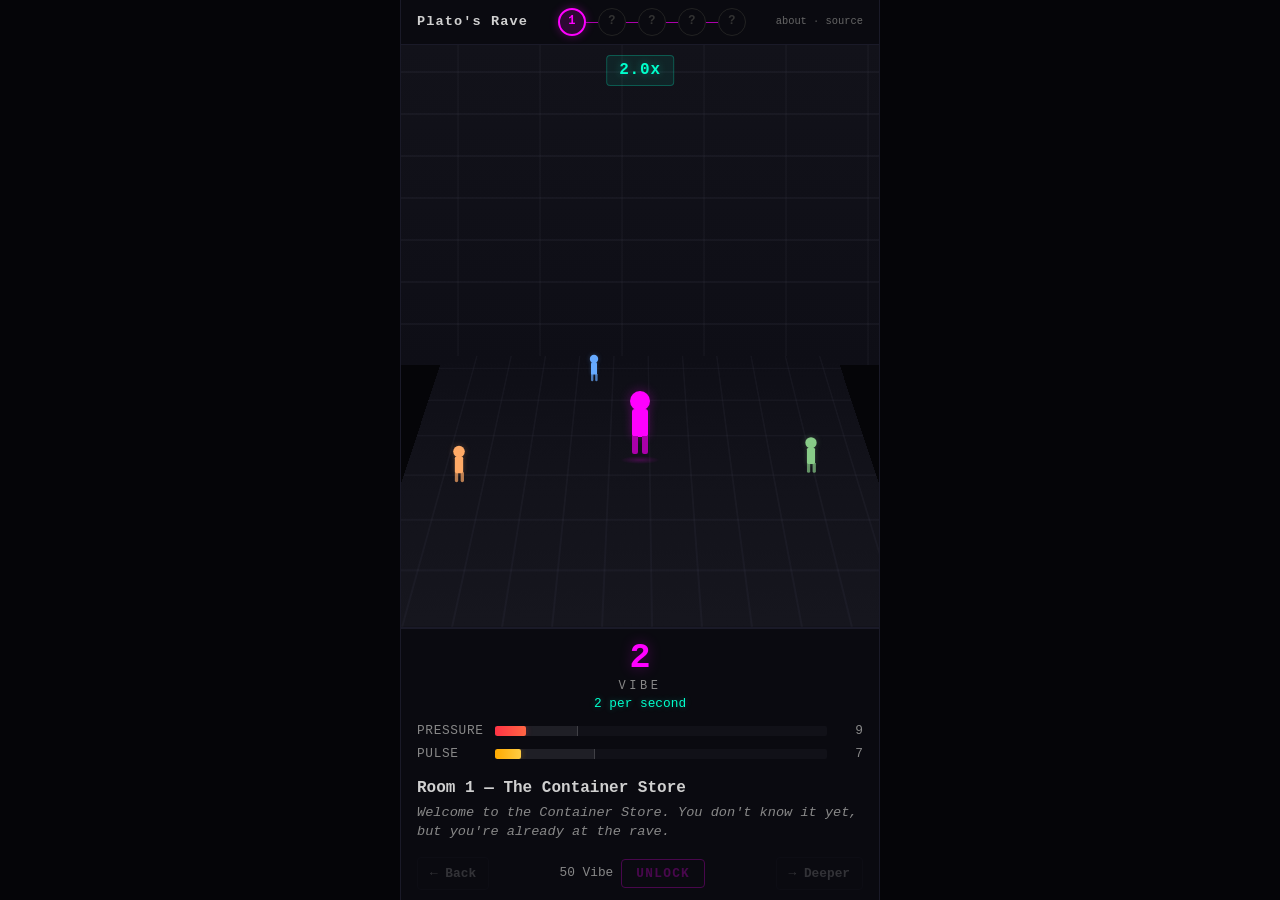
==== docs/index.html @ 52e85450 "Add v0.1.0 proof of concept: playable dungeon-crawler idle game First playable build of Plato's Rave" ====
<!DOCTYPE html>
<html lang="en">
<head>
  <meta charset="UTF-8">
  <meta name="viewport" content="width=device-width, initial-scale=1.0, user-scalable=no">
  <title>Plato's Rave</title>
  <link rel="stylesheet" href="style.css">
</head>
<body>
  <div id="game">

    <!-- Title bar: title, room map, credits -->
    <div id="title-bar">
      <span id="game-title">Plato's Rave</span>
      <div id="room-map">
        <div class="map-node unlocked current" data-room="1">1</div>
        <div class="map-edge"></div>
        <div class="map-node locked" data-room="2">2</div>
        <div class="map-edge"></div>
        <div class="map-node locked" data-room="3">?</div>
        <div class="map-edge"></div>
        <div class="map-node locked" data-room="4">?</div>
        <div class="map-edge"></div>
        <div class="map-node locked" data-room="5">?</div>
      </div>
      <div id="credits">
        <a href="about.html">about</a> &middot;
        <a href="https://github.com/aebrer/platos-rave" target="_blank" rel="noopener">source</a>
      </div>
    </div>

    <!-- The Room — isometric space, tap to dance -->
    <main id="room-view" role="button" aria-label="Tap to dance">
      <div id="room-space">
        <div id="back-wall"></div>
        <div id="floor-plane"></div>
        <div id="room-props"></div>

        <!-- Dancer -->
        <div id="dancer">
          <div id="dancer-head"></div>
          <div id="dancer-body"></div>
          <div id="dancer-legs">
            <div class="leg left"></div>
            <div class="leg right"></div>
          </div>
          <div id="dancer-shadow"></div>
        </div>
      </div>

      <!-- Floating vibe pops -->
      <div id="click-feedback"></div>

      <!-- Multiplier badge -->
      <div id="multiplier" class="hidden">
        <span id="multiplier-value"></span>
      </div>
    </main>

    <!-- Stats + Room info panel (bottom) -->
    <div id="bottom-panel">

      <!-- Vibe counter -->
      <div id="vibe-block">
        <div id="vibe-count">0</div>
        <div id="vibe-label">VIBE</div>
        <div id="vibe-rate"><span id="vibe-per-sec">0</span> per second</div>
      </div>

      <!-- Pressure & Pulse bars -->
      <div id="stat-bars">
        <div class="stat-row">
          <span class="stat-name">Pressure</span>
          <div class="stat-track">
            <div class="stat-fill" id="pressure-fill"></div>
            <div class="stat-optimal" id="pressure-optimal"></div>
          </div>
          <span class="stat-value" id="pressure-value">0</span>
        </div>
        <div class="stat-row">
          <span class="stat-name">Pulse</span>
          <div class="stat-track">
            <div class="stat-fill" id="pulse-fill"></div>
            <div class="stat-optimal" id="pulse-optimal"></div>
          </div>
          <span class="stat-value" id="pulse-value">0</span>
        </div>
      </div>

      <!-- Room inventory -->
      <div id="room-inventory"></div>

      <!-- Room description -->
      <div id="room-desc">
        <div id="room-title">Room 1 — The Container Store</div>
        <div id="room-flavor">Welcome to the Container Store. You don't know it yet, but you're already at the rave.</div>
      </div>

      <!-- Navigation -->
      <div id="room-nav">
        <button id="nav-left" class="nav-btn" disabled>&larr; Back</button>
        <div id="nav-center">
          <div id="unlock-prompt" class="hidden">
            <span id="unlock-text"></span>
            <button id="unlock-button" disabled>UNLOCK</button>
          </div>
        </div>
        <button id="nav-right" class="nav-btn">&rarr; Deeper</button>
      </div>

    </div>

    <!-- Item purchase popup -->
    <div id="item-popup" class="overlay hidden">
      <div class="overlay-box item-popup-box">
        <div id="item-popup-emoji" class="popup-big-emoji"></div>
        <div id="item-popup-name" class="popup-item-name"></div>
        <div id="item-popup-desc" class="popup-item-desc"></div>
        <div id="item-popup-effect" class="popup-item-effect"></div>
        <div id="item-popup-owned" class="popup-item-owned"></div>
        <div class="popup-actions">
          <button id="item-popup-buy" class="popup-buy-btn"></button>
          <button id="item-popup-dismiss" class="popup-dismiss-btn">Not now</button>
        </div>
      </div>
    </div>

    <!-- Welcome back overlay -->
    <div id="welcome-back" class="overlay hidden">
      <div class="overlay-box">
        <h2>Welcome back</h2>
        <p id="welcome-message"></p>
        <button id="welcome-dismiss">Keep raving</button>
      </div>
    </div>

  </div>

  <script src="game.js"></script>
</body>
</html>
---- docs/style.css ----
/* === Reset === */
*, *::before, *::after {
  box-sizing: border-box;
  margin: 0;
  padding: 0;
}

:root {
  --bg: #050508;
  --panel-bg: #0a0a10;
  --wall: #0e0e18;
  --floor: #0c0c14;
  --text: #d0d0d0;
  --text-dim: #888;
  --accent: #ff00ff;
  --accent-dim: #aa00aa;
  --accent-glow: rgba(255, 0, 255, 0.3);
  --cyan: #00ffcc;
  --cyan-glow: rgba(0, 255, 204, 0.3);
  --red: #ff3344;
  --yellow: #ffaa00;
  --green: #00ff88;
  --border: #1a1a28;
}

html, body {
  height: 100%;
  background: var(--bg);
  color: var(--text);
  font-family: "Courier New", Courier, monospace;
  font-size: 16px;
  line-height: 1.3;
  -webkit-tap-highlight-color: transparent;
  overflow: hidden;
  touch-action: manipulation;
}

/* === Full viewport game === */
#game {
  width: 100%;
  height: 100vh;
  height: 100dvh;
  display: flex;
  flex-direction: column;
  position: relative;
  overflow: hidden;
}

/* ============================================================
   TITLE BAR + ROOM MAP
   ============================================================ */
#title-bar {
  display: flex;
  align-items: center;
  padding: 8px 16px;
  gap: 12px;
  background: var(--panel-bg);
  border-bottom: 1px solid var(--border);
  flex-shrink: 0;
  z-index: 10;
}

#game-title {
  font-size: 0.85rem;
  font-weight: 700;
  color: var(--text);
  letter-spacing: 0.08em;
  white-space: nowrap;
  flex-shrink: 0;
}

#room-map {
  display: flex;
  align-items: center;
  justify-content: center;
  flex: 1;
  gap: 0;
}

#credits {
  font-size: 0.65rem;
  color: #555;
  white-space: nowrap;
  flex-shrink: 0;
}

#credits a {
  color: #666;
  text-decoration: none;
}

#credits a:active {
  color: var(--cyan);
}

.map-node {
  width: 28px;
  height: 28px;
  border-radius: 50%;
  display: flex;
  align-items: center;
  justify-content: center;
  font-size: 0.75rem;
  font-weight: 700;
  flex-shrink: 0;
  transition: all 0.3s;
}

.map-node.locked {
  border: 1px solid #222;
  color: #333;
  background: transparent;
}

.map-node.unlocked {
  border: 1px solid var(--accent-dim);
  color: var(--accent-dim);
  background: rgba(255, 0, 255, 0.05);
}

.map-node.current {
  border: 2px solid var(--accent);
  color: var(--accent);
  background: rgba(255, 0, 255, 0.15);
  box-shadow: 0 0 10px var(--accent-glow);
}

.map-edge {
  width: 12px;
  height: 1px;
  background: #222;
  flex-shrink: 0;
}

.map-node.unlocked ~ .map-edge,
.map-node.current ~ .map-edge {
  background: var(--accent-dim);
}

/* ============================================================
   THE ROOM — isometric dungeon space
   ============================================================ */
#room-view {
  flex: 1;
  position: relative;
  cursor: pointer;
  overflow: hidden;
  min-height: 0;
}

#room-space {
  width: 100%;
  height: 100%;
  position: relative;
  perspective: 400px;
  overflow: hidden;
}

/* Back wall */
#back-wall {
  position: absolute;
  top: 0;
  left: -5%;
  width: 110%;
  height: 55%;
  z-index: 0;
}

/* Floor plane — perspective-tilted */
#floor-plane {
  position: absolute;
  bottom: 0;
  left: -10%;
  width: 120%;
  height: 55%;
  transform-origin: bottom center;
  transform: rotateX(35deg);
  z-index: 1;
}

/* Room 1: Container Store — shelves, fluorescent, sterile */
#room-space.room-1 #back-wall {
  background:
    /* shelf lines */
    repeating-linear-gradient(
      0deg,
      transparent 0px, transparent 40px,
      rgba(80, 80, 100, 0.12) 40px, rgba(80, 80, 100, 0.12) 42px
    ),
    /* vertical dividers */
    repeating-linear-gradient(
      90deg,
      transparent 0px, transparent 80px,
      rgba(80, 80, 100, 0.08) 80px, rgba(80, 80, 100, 0.08) 82px
    ),
    linear-gradient(180deg, #12121a 0%, #0e0e16 100%);
}

#room-space.room-1 #floor-plane {
  background:
    /* tile grid */
    repeating-linear-gradient(
      90deg,
      transparent 0px, transparent 48px,
      rgba(100, 100, 130, 0.08) 48px, rgba(100, 100, 130, 0.08) 50px
    ),
    repeating-linear-gradient(
      0deg,
      transparent 0px, transparent 48px,
      rgba(100, 100, 130, 0.08) 48px, rgba(100, 100, 130, 0.08) 50px
    ),
    linear-gradient(0deg, #16161e 0%, #0e0e16 100%);
}

/* Room 2: Warehouse — darker, industrial, magenta hints */
#room-space.room-2 #back-wall {
  background:
    /* warehouse beams */
    repeating-linear-gradient(
      90deg,
      transparent 0px, transparent 100px,
      rgba(255, 0, 255, 0.04) 100px, rgba(255, 0, 255, 0.04) 104px
    ),
    /* horizontal supports */
    repeating-linear-gradient(
      0deg,
      transparent 0px, transparent 70px,
      rgba(255, 0, 255, 0.03) 70px, rgba(255, 0, 255, 0.03) 72px
    ),
    linear-gradient(180deg, #0c0814 0%, #080610 100%);
}

#room-space.room-2 #floor-plane {
  background:
    /* concrete texture */
    repeating-linear-gradient(
      45deg,
      transparent 0px, transparent 30px,
      rgba(255, 0, 255, 0.02) 30px, rgba(255, 0, 255, 0.02) 31px
    ),
    linear-gradient(0deg, #141020 0%, #0a0810 100%);
}

/* === Room props (decorative elements per room) === */
#room-props {
  position: absolute;
  inset: 0;
  z-index: 2;
  pointer-events: none;
}

/* ============================================================
   DANCER — bigger, more character
   ============================================================ */
#dancer {
  position: absolute;
  bottom: 28%;
  left: 50%;
  transform: translateX(-50%);
  z-index: 5;
  display: flex;
  flex-direction: column;
  align-items: center;
}

#dancer-head {
  width: 20px;
  height: 20px;
  background: var(--accent);
  border-radius: 50%;
  box-shadow: 0 0 12px var(--accent-glow);
  margin-bottom: -2px;
}

#dancer-body {
  width: 16px;
  height: 28px;
  background: var(--accent);
  border-radius: 3px;
  box-shadow: 0 0 10px var(--accent-glow);
}

#dancer-legs {
  display: flex;
  gap: 4px;
  margin-top: -1px;
}

.leg {
  width: 6px;
  height: 18px;
  background: var(--accent-dim);
  border-radius: 0 0 2px 2px;
}

#dancer-shadow {
  width: 40px;
  height: 8px;
  background: radial-gradient(ellipse, rgba(255, 0, 255, 0.2) 0%, transparent 70%);
  margin-top: 2px;
}

/* Idle bob */
#dancer {
  animation: idle-bob 1.5s ease-in-out infinite;
}

@keyframes idle-bob {
  0%, 100% { transform: translateX(-50%) translateY(0); }
  50% { transform: translateX(-50%) translateY(-4px); }
}

/* Vibing (passive income) */
#dancer.vibing {
  animation: vibe-dance 0.5s ease-in-out infinite;
}

@keyframes vibe-dance {
  0%, 100% { transform: translateX(-50%) translateY(0) rotate(0deg); }
  25% { transform: translateX(-50%) translateY(-6px) rotate(-4deg); }
  75% { transform: translateX(-50%) translateY(-6px) rotate(4deg); }
}

#dancer.vibing .leg.left {
  animation: leg-left 0.5s ease-in-out infinite;
}
#dancer.vibing .leg.right {
  animation: leg-right 0.5s ease-in-out infinite;
}

@keyframes leg-left {
  0%, 100% { transform: rotate(0deg); }
  50% { transform: rotate(-15deg); }
}
@keyframes leg-right {
  0%, 100% { transform: rotate(0deg); }
  50% { transform: rotate(15deg); }
}

/* Tap dance burst */
#dancer.dancing {
  animation: tap-dance 0.25s ease-out;
}

@keyframes tap-dance {
  0% { transform: translateX(-50%) translateY(0) scaleY(1); }
  20% { transform: translateX(-50%) translateY(-20px) scaleY(1.1) rotate(-8deg); }
  50% { transform: translateX(-50%) translateY(-14px) scaleY(0.95) rotate(6deg); }
  100% { transform: translateX(-50%) translateY(0) scaleY(1) rotate(0deg); }
}

/* ============================================================
   NPC RAVE ATTENDEES
   ============================================================ */
.npc-dancer {
  display: flex;
  flex-direction: column;
  align-items: center;
  pointer-events: none;
  --npc-scale: 1;
  transform: translateX(-50%) scale(var(--npc-scale));
}

.npc-head {
  width: 14px;
  height: 14px;
  border-radius: 50%;
  margin-bottom: -1px;
}

.npc-body {
  width: 10px;
  height: 20px;
  border-radius: 2px;
}

.npc-legs {
  display: flex;
  gap: 3px;
  margin-top: -1px;
}

.npc-leg {
  width: 4px;
  height: 12px;
  border-radius: 0 0 2px 2px;
}

@keyframes npc-dance {
  0%, 100% { transform: translateX(-50%) scale(var(--npc-scale)) translateY(0) rotate(0deg); }
  20% { transform: translateX(-50%) scale(var(--npc-scale)) translateY(-5px) rotate(-6deg); }
  50% { transform: translateX(-50%) scale(var(--npc-scale)) translateY(-3px) rotate(4deg); }
  80% { transform: translateX(-50%) scale(var(--npc-scale)) translateY(-5px) rotate(-3deg); }
}

/* ============================================================
   AMBIENT FLAVOR TEXT
   ============================================================ */
.ambient-pop {
  position: absolute;
  pointer-events: none;
  white-space: nowrap;
  z-index: 6;
}

.ambient-sound {
  font-size: 1.1rem;
  font-weight: 700;
  color: rgba(255, 255, 255, 0.35);
  font-style: italic;
  letter-spacing: 0.1em;
  text-transform: uppercase;
  animation: ambient-drift 3s ease-out forwards;
}

.ambient-emoji {
  font-size: 1.6rem;
  animation: ambient-drift 3.5s ease-out forwards;
}

.ambient-quote {
  font-size: 0.8rem;
  color: rgba(200, 200, 220, 0.5);
  font-style: italic;
  max-width: 50vw;
  white-space: normal;
  text-align: center;
  animation: ambient-drift 4s ease-out forwards;
}

@keyframes ambient-drift {
  0% {
    opacity: 0;
    transform: translateY(0) scale(0.8);
  }
  15% {
    opacity: 1;
    transform: translateY(-5px) scale(1);
  }
  70% {
    opacity: 0.7;
    transform: translateY(-25px) scale(1);
  }
  100% {
    opacity: 0;
    transform: translateY(-45px) scale(0.9);
  }
}

/* ============================================================
   CLICK FEEDBACK
   ============================================================ */
#click-feedback {
  position: absolute;
  inset: 0;
  z-index: 8;
  pointer-events: none;
  overflow: hidden;
}

.click-pop {
  position: absolute;
  color: var(--accent);
  font-size: 1.3rem;
  font-weight: 700;
  pointer-events: none;
  animation: pop-up 0.8s ease-out forwards;
  text-shadow: 0 0 10px var(--accent-glow);
}

@keyframes pop-up {
  0% { opacity: 1; transform: translateY(0) scale(1); }
  100% { opacity: 0; transform: translateY(-70px) scale(0.6); }
}

/* ============================================================
   MULTIPLIER BADGE
   ============================================================ */
#multiplier {
  position: absolute;
  top: 10px;
  left: 50%;
  transform: translateX(-50%);
  z-index: 8;
  padding: 4px 12px;
  border-radius: 4px;
  font-size: 1rem;
  font-weight: 700;
  letter-spacing: 0.05em;
}

#multiplier.bonus {
  color: var(--cyan);
  background: rgba(0, 255, 204, 0.08);
  border: 1px solid rgba(0, 255, 204, 0.25);
  text-shadow: 0 0 8px var(--cyan-glow);
}

#multiplier.penalty {
  color: var(--red);
  background: rgba(255, 51, 68, 0.08);
  border: 1px solid rgba(255, 51, 68, 0.25);
}

/* ============================================================
   BOTTOM PANEL — stats, description, navigation
   ============================================================ */
#bottom-panel {
  background: var(--panel-bg);
  border-top: 2px solid var(--border);
  padding: 12px 16px 10px;
  flex-shrink: 0;
  z-index: 10;
  display: flex;
  flex-direction: column;
  gap: 10px;
}

/* Vibe counter */
#vibe-block {
  text-align: center;
}

#vibe-count {
  font-size: 2.2rem;
  font-weight: 700;
  color: var(--accent);
  text-shadow: 0 0 14px var(--accent-glow);
  font-variant-numeric: tabular-nums;
  line-height: 1;
}

#vibe-label {
  font-size: 0.75rem;
  color: var(--text-dim);
  letter-spacing: 0.3em;
  text-transform: uppercase;
  margin-top: 2px;
}

#vibe-rate {
  font-size: 0.8rem;
  color: var(--cyan);
  text-shadow: 0 0 6px var(--cyan-glow);
  margin-top: 2px;
}

/* Stat bars */
#stat-bars {
  display: flex;
  flex-direction: column;
  gap: 6px;
}

.stat-row {
  display: flex;
  align-items: center;
  gap: 8px;
}

.stat-name {
  font-size: 0.8rem;
  color: var(--text-dim);
  width: 70px;
  flex-shrink: 0;
  text-transform: uppercase;
  letter-spacing: 0.05em;
}

.stat-track {
  flex: 1;
  height: 10px;
  background: #111118;
  border-radius: 2px;
  overflow: hidden;
  position: relative;
}

.stat-fill {
  height: 100%;
  width: 0%;
  border-radius: 2px;
  transition: width 0.4s ease;
  position: relative;
  z-index: 1;
}

/* Optimal range indicator */
.stat-optimal {
  position: absolute;
  top: 0;
  height: 100%;
  background: rgba(255, 255, 255, 0.06);
  border-left: 1px solid rgba(255, 255, 255, 0.15);
  border-right: 1px solid rgba(255, 255, 255, 0.15);
  z-index: 0;
  transition: left 0.3s, width 0.3s;
}

#pressure-fill {
  background: linear-gradient(90deg, var(--red), #ff6644);
  box-shadow: 0 0 6px rgba(255, 51, 68, 0.3);
}

#pulse-fill {
  background: linear-gradient(90deg, var(--yellow), #ffcc44);
  box-shadow: 0 0 6px rgba(255, 170, 0, 0.3);
}

.stat-value {
  font-size: 0.8rem;
  color: var(--text-dim);
  width: 28px;
  text-align: right;
  flex-shrink: 0;
  font-variant-numeric: tabular-nums;
}

/* Room description */
#room-desc {
  padding: 6px 0;
}

#room-title {
  font-size: 1rem;
  font-weight: 700;
  color: var(--text);
}

#room-flavor {
  font-size: 0.85rem;
  color: var(--text-dim);
  font-style: italic;
  margin-top: 4px;
  line-height: 1.4;
}

/* Navigation */
#room-nav {
  display: flex;
  align-items: center;
  gap: 8px;
}

.nav-btn {
  padding: 8px 12px;
  border: 1px solid var(--border);
  border-radius: 4px;
  background: transparent;
  color: var(--text);
  font-family: "Courier New", monospace;
  font-size: 0.8rem;
  font-weight: 700;
  cursor: pointer;
  white-space: nowrap;
  flex-shrink: 0;
}

.nav-btn:disabled {
  opacity: 0.2;
  cursor: not-allowed;
}

.nav-btn:not(:disabled):active {
  border-color: var(--accent);
  color: var(--accent);
  box-shadow: 0 0 8px var(--accent-glow);
}

#nav-center {
  flex: 1;
  display: flex;
  justify-content: center;
}

#unlock-prompt {
  display: flex;
  align-items: center;
  gap: 8px;
}

#unlock-text {
  font-size: 0.8rem;
  color: var(--text-dim);
}

#unlock-button {
  padding: 6px 14px;
  border: 1px solid var(--accent);
  border-radius: 4px;
  background: transparent;
  color: var(--accent);
  font-family: "Courier New", monospace;
  font-weight: 700;
  font-size: 0.8rem;
  cursor: pointer;
  letter-spacing: 0.1em;
}

#unlock-button:disabled {
  opacity: 0.25;
  cursor: not-allowed;
}

#unlock-button:not(:disabled):active {
  background: var(--accent);
  color: var(--bg);
  box-shadow: 0 0 12px var(--accent-glow);
}


/* ============================================================
   ROOM ITEMS (spawned purchasables)
   ============================================================ */
.room-item {
  position: absolute;
  display: flex;
  flex-direction: column;
  align-items: center;
  cursor: pointer;
  z-index: 7;
  animation: item-bob 2s ease-in-out infinite, item-appear 0.5s ease-out;
  filter: drop-shadow(0 0 8px rgba(255, 255, 255, 0.3));
}

.room-item-emoji {
  font-size: 2rem;
}

.room-item-price {
  font-size: 0.65rem;
  font-weight: 700;
  color: var(--accent);
  background: rgba(0, 0, 0, 0.7);
  padding: 1px 6px;
  border-radius: 3px;
  margin-top: -2px;
  border: 1px solid var(--accent);
  text-shadow: 0 0 4px var(--accent-glow);
}

@keyframes item-bob {
  0%, 100% { transform: translateX(-50%) translateY(0); }
  50% { transform: translateX(-50%) translateY(-6px); }
}

@keyframes item-appear {
  0% { opacity: 0; transform: translateX(-50%) scale(0.3); }
  100% { opacity: 1; transform: translateX(-50%) scale(1); }
}

/* ============================================================
   ROOM INVENTORY (bottom panel)
   ============================================================ */
#room-inventory {
  display: flex;
  gap: 6px;
  flex-wrap: wrap;
  min-height: 0;
}

#room-inventory:empty {
  display: none;
}

.inv-slot {
  display: flex;
  align-items: center;
  gap: 2px;
  padding: 4px 8px;
  border: 1px solid var(--border);
  border-radius: 4px;
  background: rgba(255, 255, 255, 0.03);
  cursor: pointer;
  font-family: inherit;
  color: var(--text);
}

.inv-slot:active {
  border-color: var(--accent);
  background: rgba(255, 0, 255, 0.08);
}

.inv-emoji {
  font-size: 1.1rem;
}

.inv-count {
  font-size: 0.7rem;
  color: var(--cyan);
  font-weight: 700;
}

/* ============================================================
   ITEM PURCHASE POPUP
   ============================================================ */
.item-popup-box {
  max-width: 300px;
}

.popup-big-emoji {
  font-size: 3rem;
  margin-bottom: 8px;
}

.popup-item-name {
  font-size: 1.1rem;
  font-weight: 700;
  color: var(--text);
  margin-bottom: 6px;
}

.popup-item-desc {
  font-size: 0.85rem;
  color: var(--text-dim);
  font-style: italic;
  margin-bottom: 8px;
  line-height: 1.4;
}

.popup-item-effect {
  font-size: 0.85rem;
  color: var(--cyan);
  margin-bottom: 4px;
}

.popup-item-owned {
  font-size: 0.75rem;
  color: var(--text-dim);
  margin-bottom: 12px;
  min-height: 1em;
}

.popup-actions {
  display: flex;
  gap: 8px;
  justify-content: center;
}

.popup-buy-btn {
  padding: 8px 20px;
  border: 1px solid var(--accent);
  border-radius: 4px;
  background: var(--accent);
  color: var(--bg);
  font-family: "Courier New", monospace;
  font-weight: 700;
  font-size: 0.85rem;
  cursor: pointer;
  letter-spacing: 0.05em;
}

.popup-buy-btn:disabled {
  opacity: 0.3;
  cursor: not-allowed;
}

.popup-dismiss-btn {
  padding: 8px 16px;
  border: 1px solid var(--border);
  border-radius: 4px;
  background: transparent;
  color: var(--text-dim);
  font-family: "Courier New", monospace;
  font-size: 0.85rem;
  cursor: pointer;
}

.popup-dismiss-btn:active {
  border-color: var(--text-dim);
}

/* ============================================================
   OVERLAY
   ============================================================ */
.overlay {
  position: fixed;
  inset: 0;
  background: rgba(0, 0, 0, 0.92);
  display: flex;
  justify-content: center;
  align-items: center;
  z-index: 100;
}

.overlay-box {
  background: #0c0c14;
  border: 1px solid var(--accent);
  border-radius: 6px;
  padding: 28px 24px;
  text-align: center;
  max-width: 340px;
  width: 85%;
  box-shadow: 0 0 40px var(--accent-glow);
}

.overlay-box h2 {
  font-size: 1.2rem;
  margin-bottom: 14px;
  color: var(--accent);
  letter-spacing: 0.15em;
  text-transform: uppercase;
  text-shadow: 0 0 10px var(--accent-glow);
}

.overlay-box p {
  margin-bottom: 18px;
  line-height: 1.5;
  font-size: 0.9rem;
}

.overlay-box button {
  padding: 10px 24px;
  border: 1px solid var(--accent);
  border-radius: 4px;
  background: var(--accent);
  color: var(--bg);
  font-family: "Courier New", monospace;
  font-weight: 700;
  font-size: 0.9rem;
  cursor: pointer;
  letter-spacing: 0.1em;
}

/* ============================================================
   UTILITY
   ============================================================ */
.hidden {
  display: none !important;
}

/* ============================================================
   DESKTOP — let it breathe
   ============================================================ */
@media (min-width: 600px) {
  #game {
    max-width: 480px;
    margin: 0 auto;
    border-left: 1px solid var(--border);
    border-right: 1px solid var(--border);
  }
}
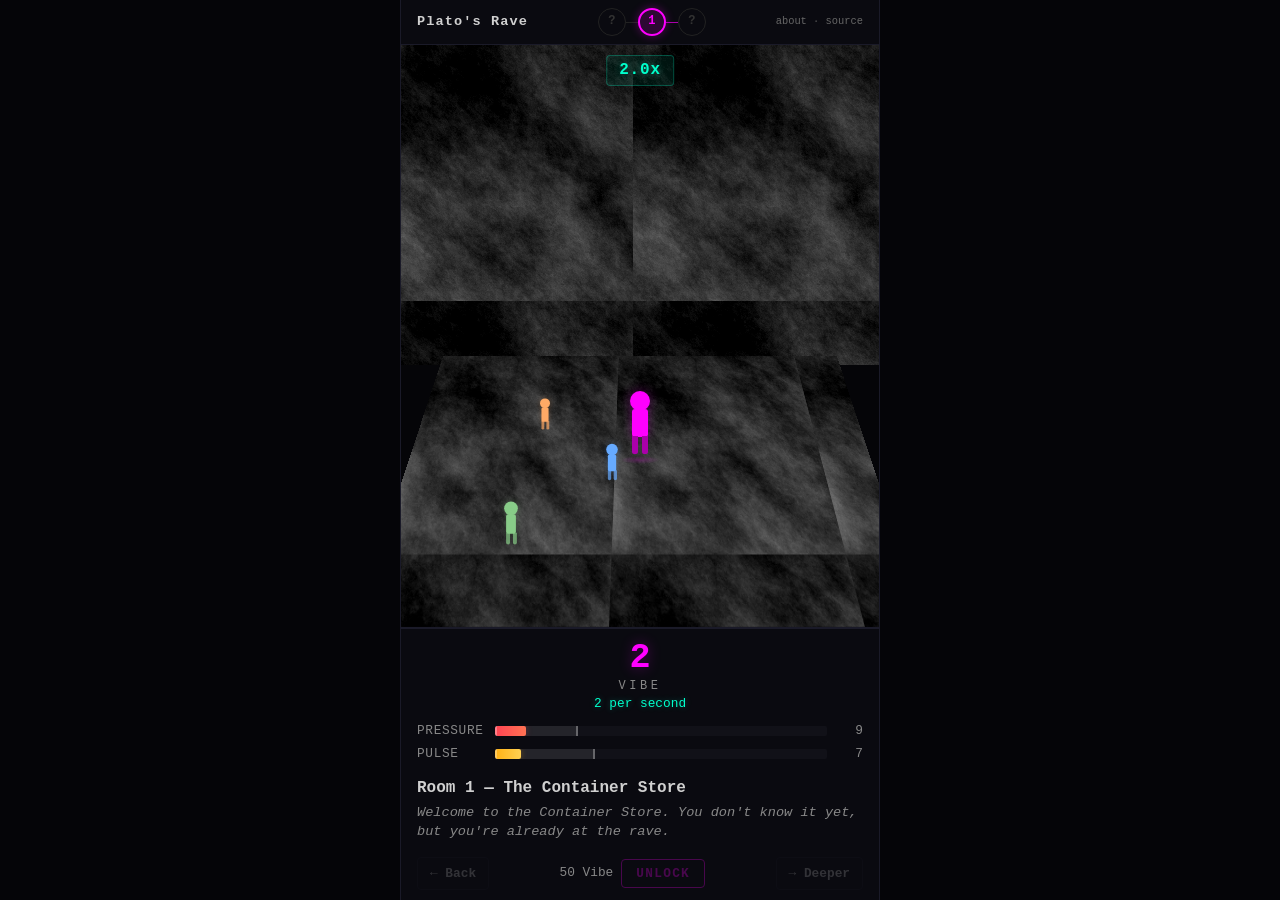
==== commit b4bbcd06: "Polish: room items, 3-node map, comfy range, texture pipeline, CLAUDE.md Major iteration based on pl" ====
--- a/docs/index.html
+++ b/docs/index.html
@@ -13,15 +13,11 @@
     <div id="title-bar">
       <span id="game-title">Plato's Rave</span>
       <div id="room-map">
-        <div class="map-node unlocked current" data-room="1">1</div>
-        <div class="map-edge"></div>
-        <div class="map-node locked" data-room="2">2</div>
-        <div class="map-edge"></div>
-        <div class="map-node locked" data-room="3">?</div>
-        <div class="map-edge"></div>
-        <div class="map-node locked" data-room="4">?</div>
-        <div class="map-edge"></div>
-        <div class="map-node locked" data-room="5">?</div>
+        <div class="map-node" id="map-slot-0"></div>
+        <div class="map-edge" id="map-edge-0"></div>
+        <div class="map-node" id="map-slot-1"></div>
+        <div class="map-edge" id="map-edge-1"></div>
+        <div class="map-node" id="map-slot-2"></div>
       </div>
       <div id="credits">
         <a href="about.html">about</a> &middot;
--- a/docs/style.css
+++ b/docs/style.css
@@ -178,68 +178,16 @@
   z-index: 1;
 }
 
-/* Room 1: Container Store — shelves, fluorescent, sterile */
-#room-space.room-1 #back-wall {
-  background:
-    /* shelf lines */
-    repeating-linear-gradient(
-      0deg,
-      transparent 0px, transparent 40px,
-      rgba(80, 80, 100, 0.12) 40px, rgba(80, 80, 100, 0.12) 42px
-    ),
-    /* vertical dividers */
-    repeating-linear-gradient(
-      90deg,
-      transparent 0px, transparent 80px,
-      rgba(80, 80, 100, 0.08) 80px, rgba(80, 80, 100, 0.08) 82px
-    ),
-    linear-gradient(180deg, #12121a 0%, #0e0e16 100%);
-}
-
-#room-space.room-1 #floor-plane {
-  background:
-    /* tile grid */
-    repeating-linear-gradient(
-      90deg,
-      transparent 0px, transparent 48px,
-      rgba(100, 100, 130, 0.08) 48px, rgba(100, 100, 130, 0.08) 50px
-    ),
-    repeating-linear-gradient(
-      0deg,
-      transparent 0px, transparent 48px,
-      rgba(100, 100, 130, 0.08) 48px, rgba(100, 100, 130, 0.08) 50px
-    ),
-    linear-gradient(0deg, #16161e 0%, #0e0e16 100%);
-}
-
-/* Room 2: Warehouse — darker, industrial, magenta hints */
-#room-space.room-2 #back-wall {
-  background:
-    /* warehouse beams */
-    repeating-linear-gradient(
-      90deg,
-      transparent 0px, transparent 100px,
-      rgba(255, 0, 255, 0.04) 100px, rgba(255, 0, 255, 0.04) 104px
-    ),
-    /* horizontal supports */
-    repeating-linear-gradient(
-      0deg,
-      transparent 0px, transparent 70px,
-      rgba(255, 0, 255, 0.03) 70px, rgba(255, 0, 255, 0.03) 72px
-    ),
-    linear-gradient(180deg, #0c0814 0%, #080610 100%);
-}
-
-#room-space.room-2 #floor-plane {
-  background:
-    /* concrete texture */
-    repeating-linear-gradient(
-      45deg,
-      transparent 0px, transparent 30px,
-      rgba(255, 0, 255, 0.02) 30px, rgba(255, 0, 255, 0.02) 31px
-    ),
-    linear-gradient(0deg, #141020 0%, #0a0810 100%);
-}
+/* Room art: loaded from assets/rooms/ */
+#back-wall, #floor-plane {
+  background-size: 256px 256px;
+  background-repeat: repeat;
+}
+
+#room-space.room-1 #back-wall { background-image: url(assets/rooms/room1_wall.png); }
+#room-space.room-1 #floor-plane { background-image: url(assets/rooms/room1_floor.png); }
+#room-space.room-2 #back-wall { background-image: url(assets/rooms/room2_wall.png); }
+#room-space.room-2 #floor-plane { background-image: url(assets/rooms/room2_floor.png); }
 
 /* === Room props (decorative elements per room) === */
 #room-props {
@@ -582,18 +530,18 @@
   border-radius: 2px;
   transition: width 0.4s ease;
   position: relative;
-  z-index: 1;
-}
-
-/* Optimal range indicator */
+  z-index: 0;
+}
+
+/* Optimal range indicator — always visible on top of fill */
 .stat-optimal {
   position: absolute;
   top: 0;
   height: 100%;
-  background: rgba(255, 255, 255, 0.06);
-  border-left: 1px solid rgba(255, 255, 255, 0.15);
-  border-right: 1px solid rgba(255, 255, 255, 0.15);
-  z-index: 0;
+  background: rgba(255, 255, 255, 0.08);
+  border-left: 2px solid rgba(255, 255, 255, 0.3);
+  border-right: 2px solid rgba(255, 255, 255, 0.3);
+  z-index: 1;
   transition: left 0.3s, width 0.3s;
 }
 
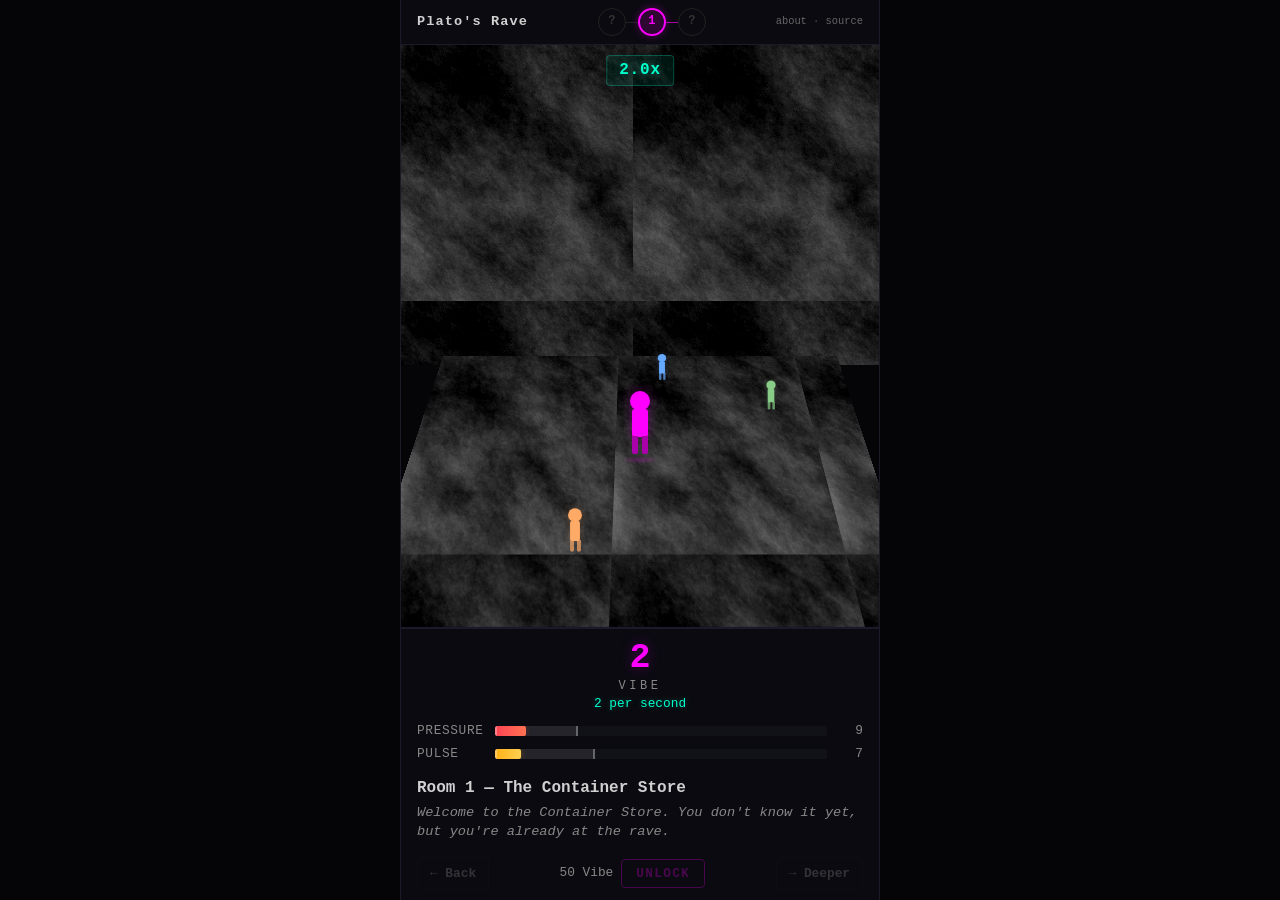
==== commit 76ffb045: "Fix round 2 review issues: init ordering, error handling, comment accuracy Important fixes: - Move s" ====
--- a/docs/index.html
+++ b/docs/index.html
@@ -25,7 +25,7 @@
       </div>
     </div>
 
-    <!-- The Room — isometric space, tap to dance -->
+    <!-- The Room — perspective space, tap to dance -->
     <main id="room-view" role="button" aria-label="Tap to dance">
       <div id="room-space">
         <div id="back-wall"></div>
@@ -44,7 +44,7 @@
         </div>
       </div>
 
-      <!-- Floating vibe pops -->
+      <!-- Floating vibe pops + ambient flavor text -->
       <div id="click-feedback"></div>
 
       <!-- Multiplier badge -->
--- a/docs/style.css
+++ b/docs/style.css
@@ -138,7 +138,7 @@
 }
 
 /* ============================================================
-   THE ROOM — isometric dungeon space
+   THE ROOM — perspective dungeon space
    ============================================================ */
 #room-view {
   flex: 1;
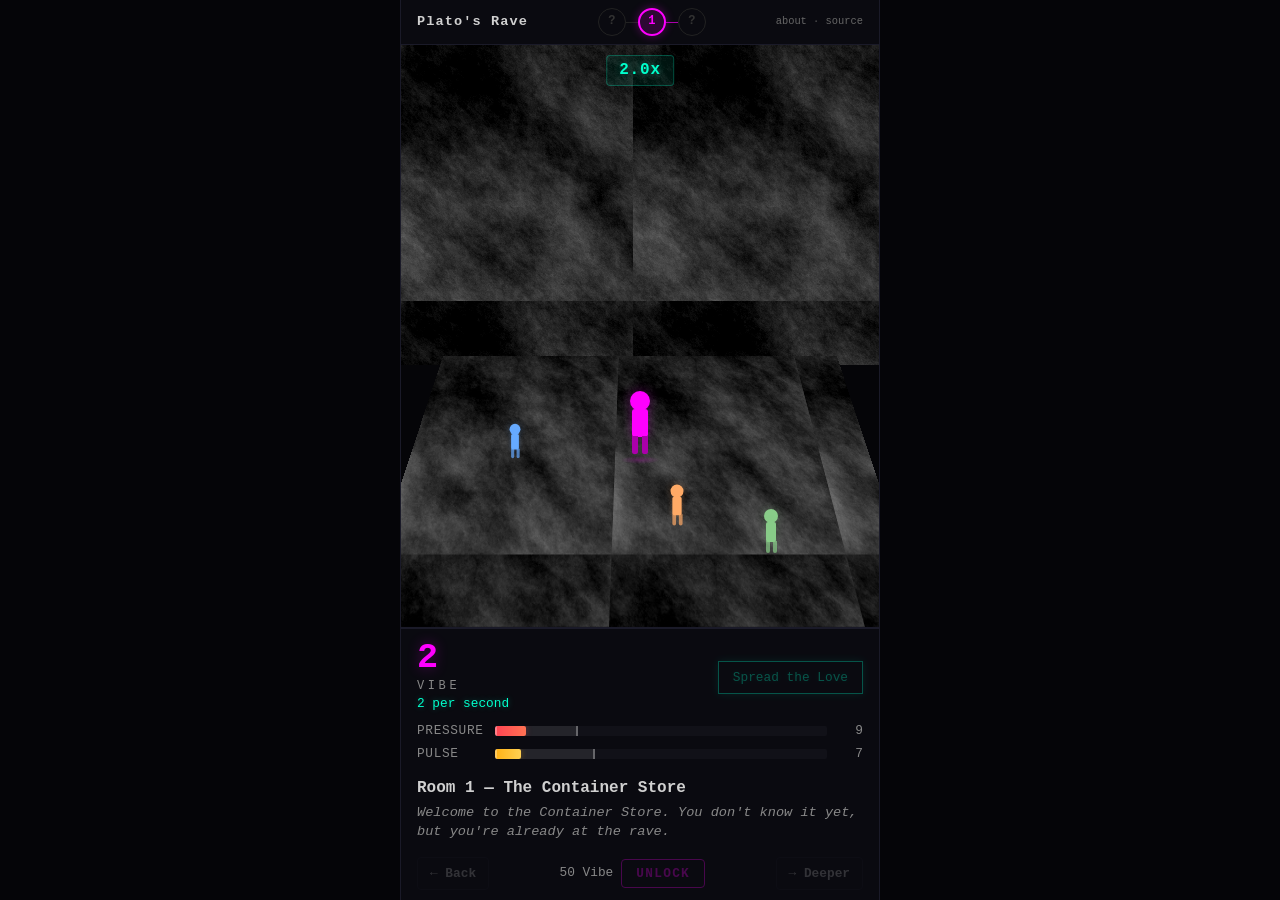
==== commit c019726d: "Add Spread the Love button: spend 10% vibes to reduce pressure by 10% New mechanic gives players act" ====
--- a/docs/index.html
+++ b/docs/index.html
@@ -56,11 +56,14 @@
     <!-- Stats + Room info panel (bottom) -->
     <div id="bottom-panel">
 
-      <!-- Vibe counter -->
+      <!-- Vibe counter + spread the love -->
       <div id="vibe-block">
-        <div id="vibe-count">0</div>
-        <div id="vibe-label">VIBE</div>
-        <div id="vibe-rate"><span id="vibe-per-sec">0</span> per second</div>
+        <div id="vibe-info">
+          <div id="vibe-count">0</div>
+          <div id="vibe-label">VIBE</div>
+          <div id="vibe-rate"><span id="vibe-per-sec">0</span> per second</div>
+        </div>
+        <button id="spread-love-btn" disabled>Spread the Love</button>
       </div>
 
       <!-- Pressure & Pulse bars -->
--- a/docs/style.css
+++ b/docs/style.css
@@ -464,9 +464,41 @@
   gap: 10px;
 }
 
-/* Vibe counter */
+/* Vibe counter + spread the love */
 #vibe-block {
-  text-align: center;
+  display: flex;
+  align-items: center;
+  justify-content: space-between;
+  gap: 12px;
+}
+
+#vibe-info {
+  text-align: left;
+}
+
+#spread-love-btn {
+  font-family: inherit;
+  font-size: 0.8rem;
+  padding: 8px 14px;
+  background: transparent;
+  color: var(--cyan);
+  border: 1px solid var(--cyan);
+  cursor: pointer;
+  white-space: nowrap;
+  text-shadow: 0 0 6px var(--cyan-glow);
+  box-shadow: 0 0 8px var(--cyan-glow);
+  transition: background 0.2s, box-shadow 0.2s;
+}
+
+#spread-love-btn:hover:not(:disabled) {
+  background: var(--cyan);
+  color: var(--bg);
+  box-shadow: 0 0 14px var(--cyan-glow);
+}
+
+#spread-love-btn:disabled {
+  opacity: 0.3;
+  cursor: default;
 }
 
 #vibe-count {
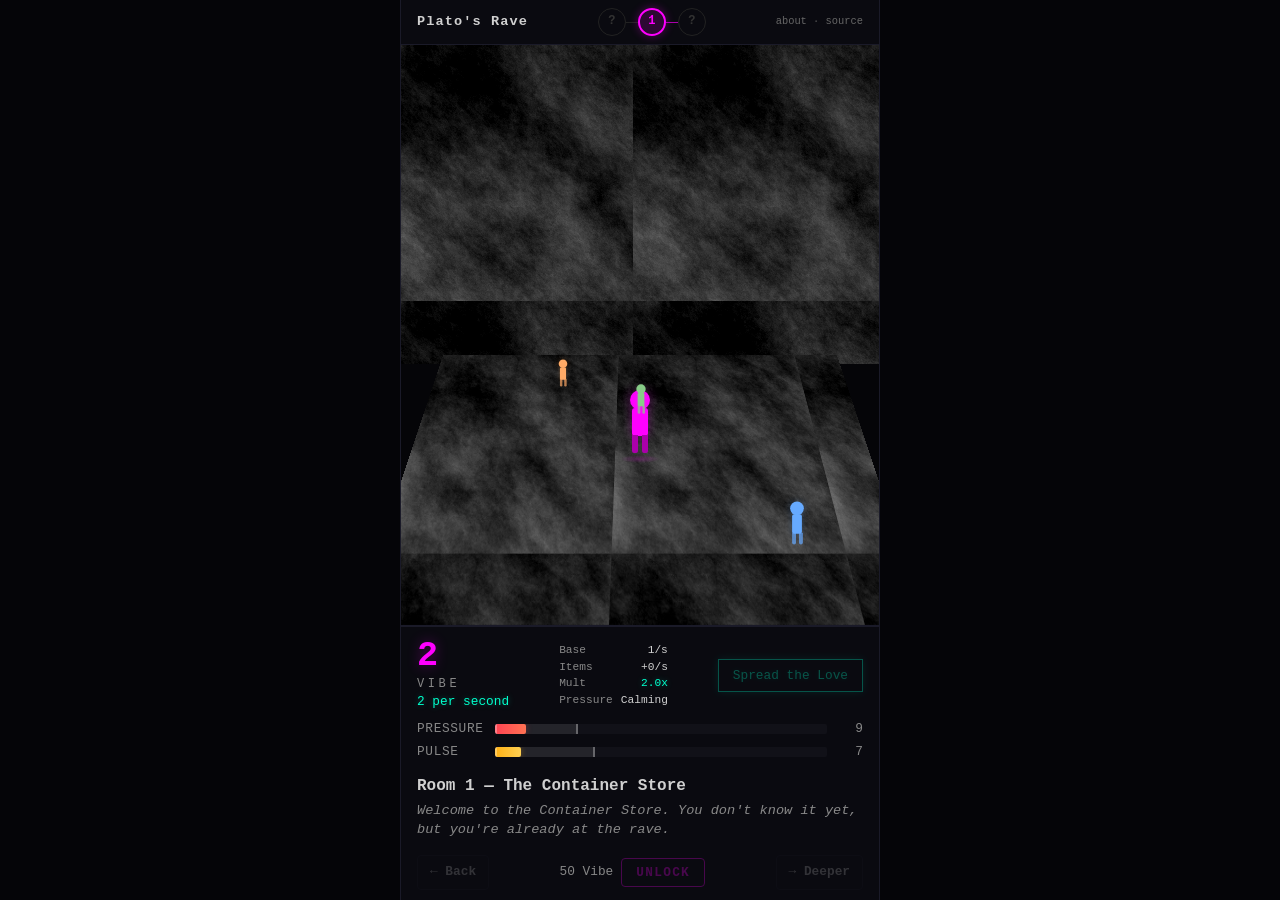
==== commit 593be3fa: "Add rate breakdown, nav VPS preview, pressure indicators Player feedback: scaling between rooms wasn" ====
--- a/docs/index.html
+++ b/docs/index.html
@@ -47,21 +47,23 @@
       <!-- Floating vibe pops + ambient flavor text -->
       <div id="click-feedback"></div>
 
-      <!-- Multiplier badge -->
-      <div id="multiplier" class="hidden">
-        <span id="multiplier-value"></span>
-      </div>
     </main>
 
     <!-- Stats + Room info panel (bottom) -->
     <div id="bottom-panel">
 
-      <!-- Vibe counter + spread the love -->
+      <!-- Vibe counter + rate breakdown + spread the love -->
       <div id="vibe-block">
         <div id="vibe-info">
           <div id="vibe-count">0</div>
           <div id="vibe-label">VIBE</div>
           <div id="vibe-rate"><span id="vibe-per-sec">0</span> per second</div>
+        </div>
+        <div id="rate-breakdown">
+          <div class="breakdown-row"><span class="breakdown-label">Base</span><span id="breakdown-base">0</span></div>
+          <div class="breakdown-row"><span class="breakdown-label">Items</span><span id="breakdown-items">0</span></div>
+          <div class="breakdown-row"><span class="breakdown-label">Mult</span><span id="breakdown-mult">1.0x</span></div>
+          <div class="breakdown-row"><span class="breakdown-label">Pressure</span><span id="breakdown-pressure"></span></div>
         </div>
         <button id="spread-love-btn" disabled>Spread the Love</button>
       </div>
@@ -97,14 +99,14 @@
 
       <!-- Navigation -->
       <div id="room-nav">
-        <button id="nav-left" class="nav-btn" disabled>&larr; Back</button>
+        <button id="nav-left" class="nav-btn" disabled><span class="nav-label">&larr; Back</span><span class="nav-vps" id="nav-left-vps"></span></button>
         <div id="nav-center">
           <div id="unlock-prompt" class="hidden">
             <span id="unlock-text"></span>
             <button id="unlock-button" disabled>UNLOCK</button>
           </div>
         </div>
-        <button id="nav-right" class="nav-btn">&rarr; Deeper</button>
+        <button id="nav-right" class="nav-btn" disabled><span class="nav-label">&rarr; Deeper</span><span class="nav-vps" id="nav-right-vps"></span></button>
       </div>
 
     </div>
--- a/docs/style.css
+++ b/docs/style.css
@@ -188,6 +188,22 @@
 #room-space.room-1 #floor-plane { background-image: url(assets/rooms/room1_floor.png); }
 #room-space.room-2 #back-wall { background-image: url(assets/rooms/room2_wall.png); }
 #room-space.room-2 #floor-plane { background-image: url(assets/rooms/room2_floor.png); }
+#room-space.room-3 #back-wall { background-image: url(assets/rooms/room3_wall.png); }
+#room-space.room-3 #floor-plane { background-image: url(assets/rooms/room3_floor.png); }
+#room-space.room-4 #back-wall { background-image: url(assets/rooms/room4_wall.png); }
+#room-space.room-4 #floor-plane { background-image: url(assets/rooms/room4_floor.png); }
+#room-space.room-5 #back-wall { background-image: url(assets/rooms/room5_wall.png); }
+#room-space.room-5 #floor-plane { background-image: url(assets/rooms/room5_floor.png); }
+#room-space.room-6 #back-wall { background-image: url(assets/rooms/room6_wall.png); }
+#room-space.room-6 #floor-plane { background-image: url(assets/rooms/room6_floor.png); }
+#room-space.room-7 #back-wall { background-image: url(assets/rooms/room7_wall.png); }
+#room-space.room-7 #floor-plane { background-image: url(assets/rooms/room7_floor.png); }
+#room-space.room-8 #back-wall { background-image: url(assets/rooms/room8_wall.png); }
+#room-space.room-8 #floor-plane { background-image: url(assets/rooms/room8_floor.png); }
+#room-space.room-9 #back-wall { background-image: url(assets/rooms/room9_wall.png); }
+#room-space.room-9 #floor-plane { background-image: url(assets/rooms/room9_floor.png); }
+#room-space.room-10 #back-wall { background-image: url(assets/rooms/room10_wall.png); }
+#room-space.room-10 #floor-plane { background-image: url(assets/rooms/room10_floor.png); }
 
 /* === Room props (decorative elements per room) === */
 #room-props {
@@ -421,34 +437,6 @@
   100% { opacity: 0; transform: translateY(-70px) scale(0.6); }
 }
 
-/* ============================================================
-   MULTIPLIER BADGE
-   ============================================================ */
-#multiplier {
-  position: absolute;
-  top: 10px;
-  left: 50%;
-  transform: translateX(-50%);
-  z-index: 8;
-  padding: 4px 12px;
-  border-radius: 4px;
-  font-size: 1rem;
-  font-weight: 700;
-  letter-spacing: 0.05em;
-}
-
-#multiplier.bonus {
-  color: var(--cyan);
-  background: rgba(0, 255, 204, 0.08);
-  border: 1px solid rgba(0, 255, 204, 0.25);
-  text-shadow: 0 0 8px var(--cyan-glow);
-}
-
-#multiplier.penalty {
-  color: var(--red);
-  background: rgba(255, 51, 68, 0.08);
-  border: 1px solid rgba(255, 51, 68, 0.25);
-}
 
 /* ============================================================
    BOTTOM PANEL — stats, description, navigation
@@ -501,6 +489,39 @@
   cursor: default;
 }
 
+/* Rate breakdown (middle column) */
+#rate-breakdown {
+  display: flex;
+  flex-direction: column;
+  gap: 2px;
+  font-size: 0.7rem;
+  color: var(--text-dim);
+}
+
+.breakdown-row {
+  display: flex;
+  justify-content: space-between;
+  gap: 8px;
+}
+
+.breakdown-label {
+  color: var(--text-dim);
+}
+
+.breakdown-row span:last-child {
+  color: var(--text);
+  font-variant-numeric: tabular-nums;
+}
+
+#breakdown-mult.bonus {
+  color: var(--cyan);
+  text-shadow: 0 0 6px var(--cyan-glow);
+}
+
+#breakdown-mult.penalty {
+  color: var(--red);
+}
+
 #vibe-count {
   font-size: 2.2rem;
   font-weight: 700;
@@ -634,6 +655,17 @@
   cursor: pointer;
   white-space: nowrap;
   flex-shrink: 0;
+  display: flex;
+  flex-direction: column;
+  align-items: center;
+  gap: 2px;
+}
+
+.nav-vps {
+  font-size: 0.65rem;
+  font-weight: 400;
+  color: var(--cyan);
+  text-shadow: 0 0 4px var(--cyan-glow);
 }
 
 .nav-btn:disabled {
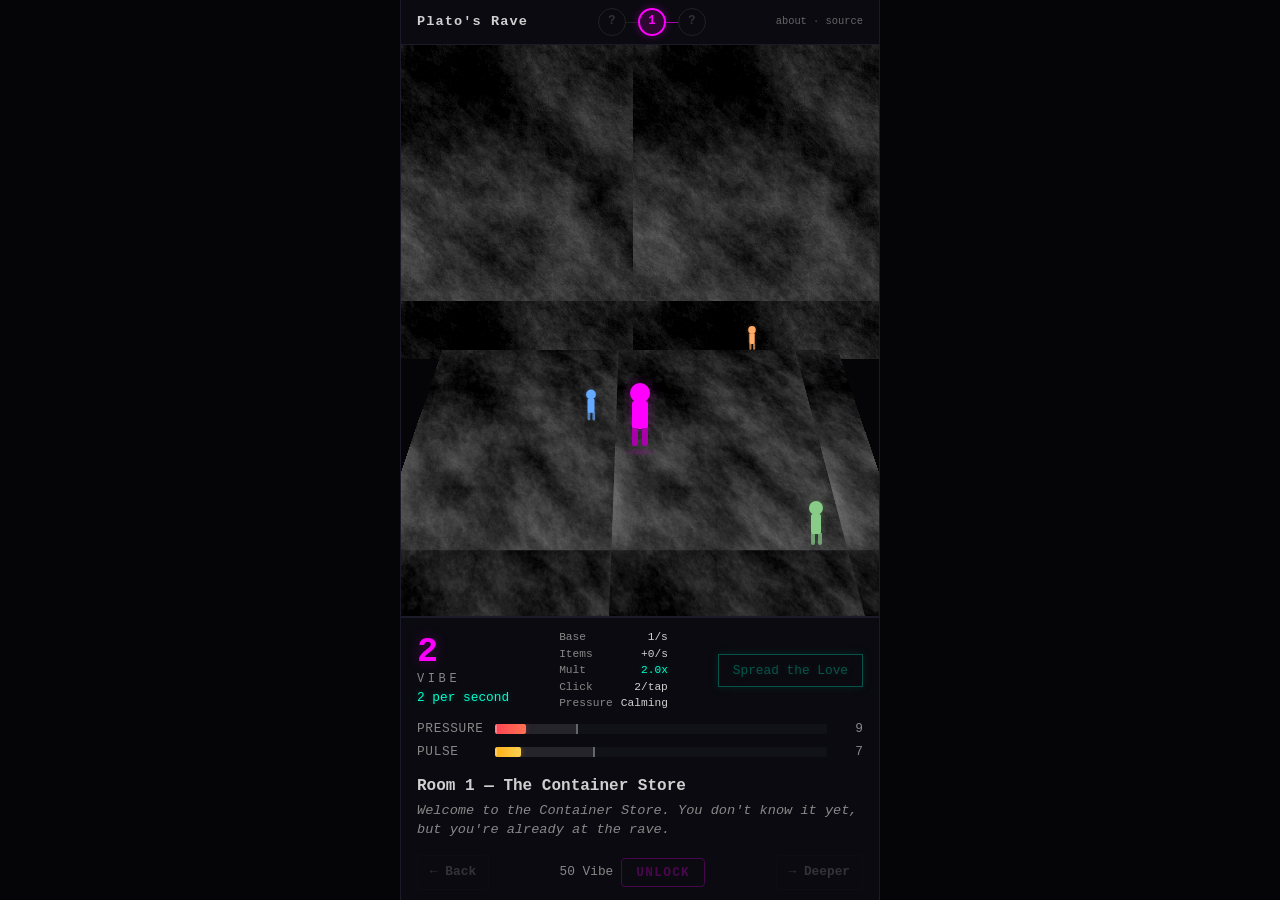
==== commit a458ef75: "Balance pass: exponential VPS curve, vibeMultiplier items, item cost retuning Major economy rebalanc" ====
--- a/docs/index.html
+++ b/docs/index.html
@@ -63,6 +63,7 @@
           <div class="breakdown-row"><span class="breakdown-label">Base</span><span id="breakdown-base">0</span></div>
           <div class="breakdown-row"><span class="breakdown-label">Items</span><span id="breakdown-items">0</span></div>
           <div class="breakdown-row"><span class="breakdown-label">Mult</span><span id="breakdown-mult">1.0x</span></div>
+          <div class="breakdown-row"><span class="breakdown-label">Click</span><span id="breakdown-click">0</span></div>
           <div class="breakdown-row"><span class="breakdown-label">Pressure</span><span id="breakdown-pressure"></span></div>
         </div>
         <button id="spread-love-btn" disabled>Spread the Love</button>
--- a/docs/style.css
+++ b/docs/style.css
@@ -395,19 +395,19 @@
 @keyframes ambient-drift {
   0% {
     opacity: 0;
-    transform: translateY(0) scale(0.8);
+    transform: translateX(var(--x-shift, 0)) translateY(0) scale(0.8);
   }
   15% {
     opacity: 1;
-    transform: translateY(-5px) scale(1);
+    transform: translateX(var(--x-shift, 0)) translateY(-5px) scale(1);
   }
   70% {
     opacity: 0.7;
-    transform: translateY(-25px) scale(1);
+    transform: translateX(var(--x-shift, 0)) translateY(-25px) scale(1);
   }
   100% {
     opacity: 0;
-    transform: translateY(-45px) scale(0.9);
+    transform: translateX(var(--x-shift, 0)) translateY(-45px) scale(0.9);
   }
 }
 
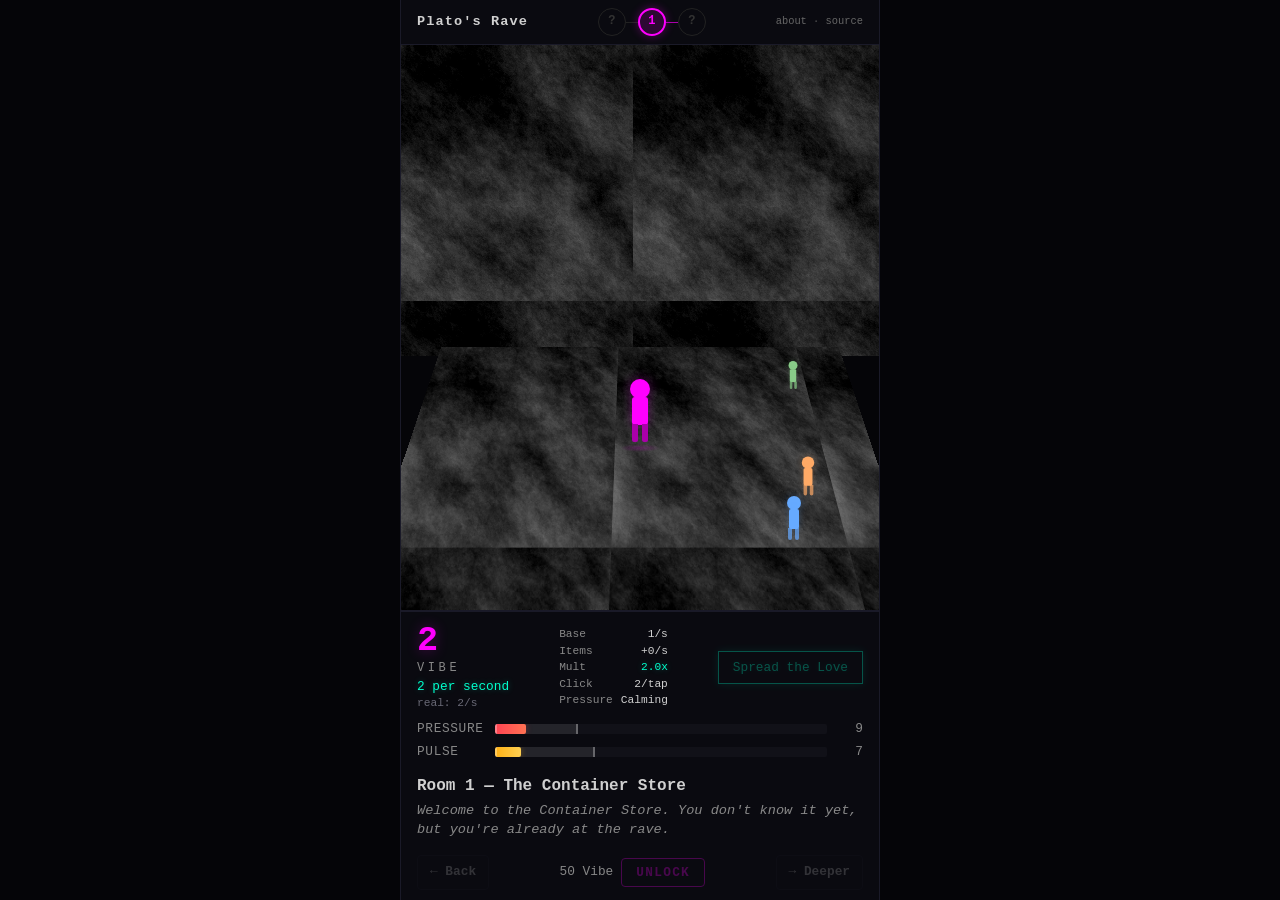
==== commit 45ab6c79: "Add king mechanic, kandi prestige system, and real VPS tracker Room 10 — The Candy King boss mechani" ====
--- a/docs/index.html
+++ b/docs/index.html
@@ -58,6 +58,8 @@
           <div id="vibe-count">0</div>
           <div id="vibe-label">VIBE</div>
           <div id="vibe-rate"><span id="vibe-per-sec">0</span> per second</div>
+          <div id="real-vps">real: <span id="real-vps-value">0</span>/s</div>
+          <div id="kandi-display" class="hidden"></div>
         </div>
         <div id="rate-breakdown">
           <div class="breakdown-row"><span class="breakdown-label">Base</span><span id="breakdown-base">0</span></div>
@@ -127,6 +129,17 @@
       </div>
     </div>
 
+    <!-- Transcendence overlay -->
+    <div id="transcendence" class="overlay hidden">
+      <div class="overlay-box transcendence-box">
+        <div id="transcendence-emoji" class="popup-big-emoji"></div>
+        <h2 id="transcendence-title"></h2>
+        <p id="transcendence-message"></p>
+        <p id="transcendence-stats"></p>
+        <button id="transcendence-dismiss"></button>
+      </div>
+    </div>
+
     <!-- Welcome back overlay -->
     <div id="welcome-back" class="overlay hidden">
       <div class="overlay-box">
--- a/docs/style.css
+++ b/docs/style.css
@@ -65,6 +65,15 @@
   font-weight: 700;
   color: var(--text);
   letter-spacing: 0.08em;
+  white-space: nowrap;
+  flex-shrink: 0;
+}
+
+#kandi-display {
+  font-size: 0.75rem;
+  font-weight: 700;
+  color: #ffd700;
+  text-shadow: 0 0 8px rgba(255, 215, 0, 0.5);
   white-space: nowrap;
   flex-shrink: 0;
 }
@@ -546,6 +555,12 @@
   margin-top: 2px;
 }
 
+#real-vps {
+  font-size: 0.7rem;
+  color: rgba(200, 200, 220, 0.5);
+  margin-top: 1px;
+}
+
 /* Stat bars */
 #stat-bars {
   display: flex;
@@ -883,6 +898,28 @@
 }
 
 /* ============================================================
+   SAVE WARNING
+   ============================================================ */
+.save-warning {
+  position: fixed;
+  bottom: 1rem;
+  left: 50%;
+  transform: translateX(-50%);
+  background: rgba(200, 40, 40, 0.9);
+  color: #fff;
+  padding: 0.6rem 1.2rem;
+  border-radius: 6px;
+  font-size: 0.85rem;
+  z-index: 999;
+  animation: save-warn-fade 8s ease-out forwards;
+}
+
+@keyframes save-warn-fade {
+  0%, 70% { opacity: 1; }
+  100% { opacity: 0; }
+}
+
+/* ============================================================
    OVERLAY
    ============================================================ */
 .overlay {
@@ -934,6 +971,21 @@
   letter-spacing: 0.1em;
 }
 
+.transcendence-box {
+  text-align: center;
+  animation: transcend-glow 2s ease-in-out infinite alternate;
+}
+
+.transcendence-box h2 {
+  color: #ffd700;
+  text-shadow: 0 0 12px rgba(255, 215, 0, 0.6);
+}
+
+@keyframes transcend-glow {
+  0% { box-shadow: 0 0 20px rgba(255, 215, 0, 0.2); }
+  100% { box-shadow: 0 0 40px rgba(255, 215, 0, 0.5); }
+}
+
 /* ============================================================
    UTILITY
    ============================================================ */
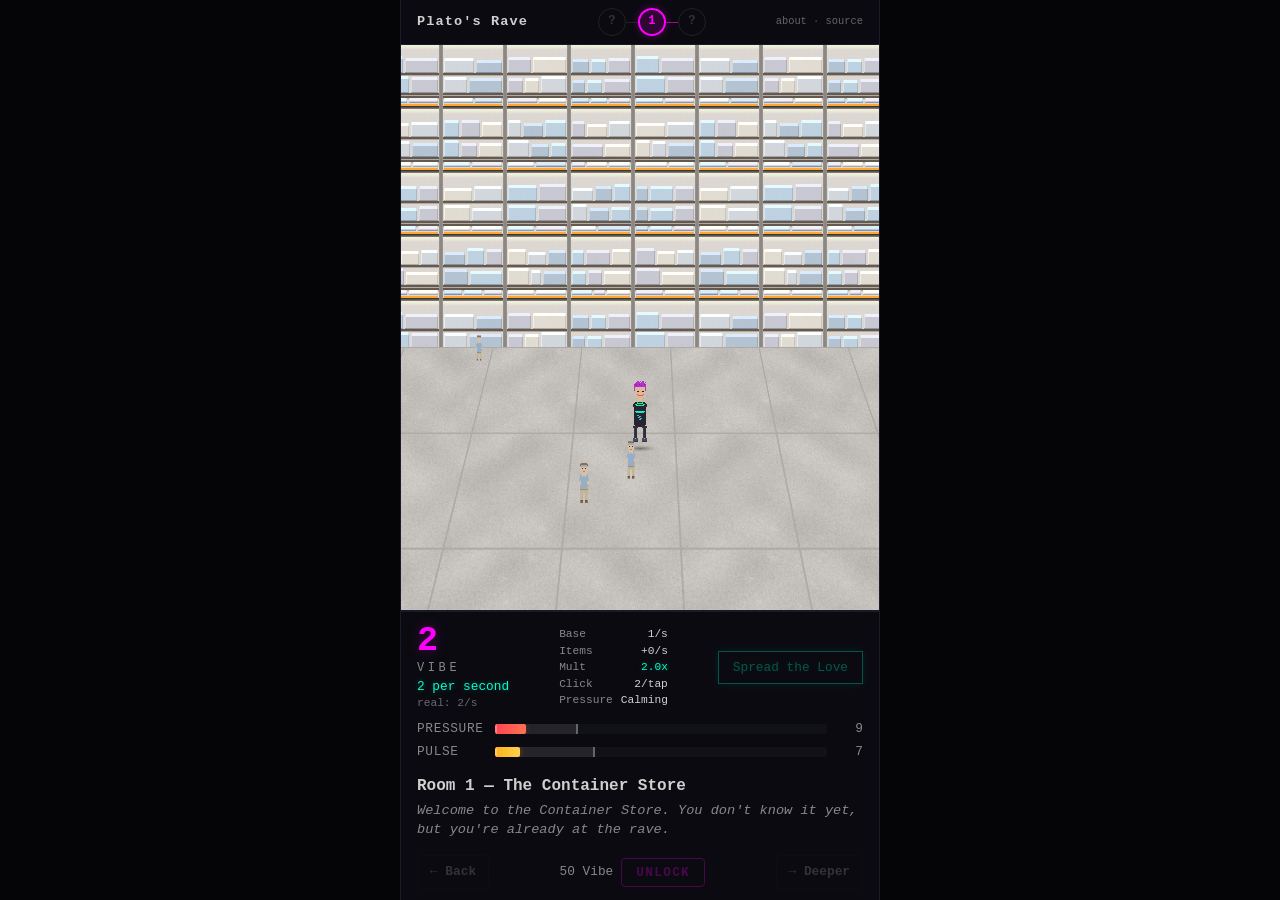
==== commit 0f156c8f: "Add meta tags, structured data, robots.txt, and llms.txt LLM and search engine discoverability: - Me" ====
--- a/docs/index.html
+++ b/docs/index.html
@@ -3,7 +3,46 @@
 <head>
   <meta charset="UTF-8">
   <meta name="viewport" content="width=device-width, initial-scale=1.0, user-scalable=no">
-  <title>Plato's Rave</title>
+  <title>Plato's Rave — An Incremental Idle Game Inside a Container Store</title>
+  <meta name="description" content="Progress through 10 rooms of escalating absurdity hidden inside a Container Store. Click to build Vibe. Survive the traps. Eat the wings. Dethrone the Candy King. Inspired by MBMBaM Episode 674.">
+  <meta name="author" content="Drew Brereton">
+
+  <!-- Open Graph -->
+  <meta property="og:type" content="website">
+  <meta property="og:title" content="Plato's Rave">
+  <meta property="og:description" content="An incremental idle game with dungeon-crawler aesthetics. 10 rooms of escalating absurdity hidden inside a Container Store. Inspired by MBMBaM Episode 674.">
+  <meta property="og:url" content="https://platosrave.club">
+  <meta property="og:site_name" content="Plato's Rave">
+
+  <!-- Twitter Card -->
+  <meta name="twitter:card" content="summary">
+  <meta name="twitter:title" content="Plato's Rave">
+  <meta name="twitter:description" content="An incremental idle game inside a Container Store. 10 rooms. Tap to dance. Dethrone the Candy King. Inspired by MBMBaM Ep. 674.">
+
+  <link rel="canonical" href="https://platosrave.club">
+
+  <!-- Structured Data -->
+  <script type="application/ld+json">
+  {
+    "@context": "https://schema.org",
+    "@type": "VideoGame",
+    "name": "Plato's Rave",
+    "description": "An incremental idle game with dungeon-crawler aesthetics. Progress through 10 rooms of escalating absurdity hidden inside a Container Store. Inspired by MBMBaM Episode 674.",
+    "url": "https://platosrave.club",
+    "author": {
+      "@type": "Person",
+      "name": "Drew Brereton",
+      "url": "https://entropist.ca"
+    },
+    "genre": ["Incremental", "Idle", "Clicker"],
+    "gamePlatform": "Web browser",
+    "operatingSystem": "Any",
+    "applicationCategory": "Game",
+    "isAccessibleForFree": true,
+    "license": "https://opensource.org/licenses/MIT"
+  }
+  </script>
+
   <link rel="stylesheet" href="style.css">
 </head>
 <body>
--- a/docs/style.css
+++ b/docs/style.css
@@ -179,8 +179,8 @@
 #floor-plane {
   position: absolute;
   bottom: 0;
-  left: -10%;
-  width: 120%;
+  left: -75%;
+  width: 250%;
   height: 55%;
   transform-origin: bottom center;
   transform: rotateX(35deg);
@@ -239,18 +239,16 @@
 #dancer-head {
   width: 20px;
   height: 20px;
-  background: var(--accent);
-  border-radius: 50%;
-  box-shadow: 0 0 12px var(--accent-glow);
+  background: url(assets/sprites/player/head.png) center/contain no-repeat;
   margin-bottom: -2px;
+  image-rendering: pixelated;
 }
 
 #dancer-body {
   width: 16px;
   height: 28px;
-  background: var(--accent);
-  border-radius: 3px;
-  box-shadow: 0 0 10px var(--accent-glow);
+  background: url(assets/sprites/player/torso.png) center/contain no-repeat;
+  image-rendering: pixelated;
 }
 
 #dancer-legs {
@@ -260,16 +258,24 @@
 }
 
 .leg {
-  width: 6px;
-  height: 18px;
-  background: var(--accent-dim);
-  border-radius: 0 0 2px 2px;
+  width: 5px;
+  height: 16px;
+  image-rendering: pixelated;
+}
+
+.leg.left {
+  background: url(assets/sprites/player/leg_left.png) center/contain no-repeat;
+}
+
+.leg.right {
+  background: url(assets/sprites/player/leg_right.png) center/contain no-repeat;
 }
 
 #dancer-shadow {
   width: 40px;
   height: 8px;
-  background: radial-gradient(ellipse, rgba(255, 0, 255, 0.2) 0%, transparent 70%);
+  background: url(assets/sprites/player/shadow.png) center/contain no-repeat;
+  image-rendering: pixelated;
   margin-top: 2px;
 }
 
@@ -337,26 +343,30 @@
 .npc-head {
   width: 14px;
   height: 14px;
-  border-radius: 50%;
   margin-bottom: -1px;
+  image-rendering: pixelated;
+  background-size: contain;
+  background-repeat: no-repeat;
+  background-position: center;
 }
 
 .npc-body {
   width: 10px;
   height: 20px;
-  border-radius: 2px;
+  image-rendering: pixelated;
+  background-size: contain;
+  background-repeat: no-repeat;
+  background-position: center;
 }
 
 .npc-legs {
-  display: flex;
-  gap: 3px;
+  width: 8px;
+  height: 12px;
   margin-top: -1px;
-}
-
-.npc-leg {
-  width: 4px;
-  height: 12px;
-  border-radius: 0 0 2px 2px;
+  image-rendering: pixelated;
+  background-size: contain;
+  background-repeat: no-repeat;
+  background-position: center;
 }
 
 @keyframes npc-dance {
@@ -379,25 +389,32 @@
 .ambient-sound {
   font-size: 1.1rem;
   font-weight: 700;
-  color: rgba(255, 255, 255, 0.35);
+  color: rgba(255, 255, 255, 0.6);
   font-style: italic;
   letter-spacing: 0.1em;
   text-transform: uppercase;
+  text-shadow: -1px -1px 0 rgba(0,0,0,0.8), 1px -1px 0 rgba(0,0,0,0.8),
+               -1px 1px 0 rgba(0,0,0,0.8), 1px 1px 0 rgba(0,0,0,0.8),
+               0 0 6px rgba(0,0,0,0.5);
   animation: ambient-drift 3s ease-out forwards;
 }
 
 .ambient-emoji {
   font-size: 1.6rem;
+  filter: drop-shadow(0 0 3px rgba(0,0,0,0.7));
   animation: ambient-drift 3.5s ease-out forwards;
 }
 
 .ambient-quote {
   font-size: 0.8rem;
-  color: rgba(200, 200, 220, 0.5);
+  color: rgba(200, 200, 220, 0.7);
   font-style: italic;
   max-width: 50vw;
   white-space: normal;
   text-align: center;
+  text-shadow: -1px -1px 0 rgba(0,0,0,0.8), 1px -1px 0 rgba(0,0,0,0.8),
+               -1px 1px 0 rgba(0,0,0,0.8), 1px 1px 0 rgba(0,0,0,0.8),
+               0 0 6px rgba(0,0,0,0.5);
   animation: ambient-drift 4s ease-out forwards;
 }
 
@@ -437,6 +454,8 @@
   font-size: 1.3rem;
   font-weight: 700;
   pointer-events: none;
+  text-shadow: -1px -1px 0 rgba(0,0,0,0.8), 1px -1px 0 rgba(0,0,0,0.8),
+               -1px 1px 0 rgba(0,0,0,0.8), 1px 1px 0 rgba(0,0,0,0.8);
   animation: pop-up 0.8s ease-out forwards;
   text-shadow: 0 0 10px var(--accent-glow);
 }
@@ -481,10 +500,12 @@
   color: var(--cyan);
   border: 1px solid var(--cyan);
   cursor: pointer;
-  white-space: nowrap;
   text-shadow: 0 0 6px var(--cyan-glow);
   box-shadow: 0 0 8px var(--cyan-glow);
   transition: background 0.2s, box-shadow 0.2s;
+  flex-shrink: 1;
+  min-width: 0;
+  text-align: center;
 }
 
 #spread-love-btn:hover:not(:disabled) {
